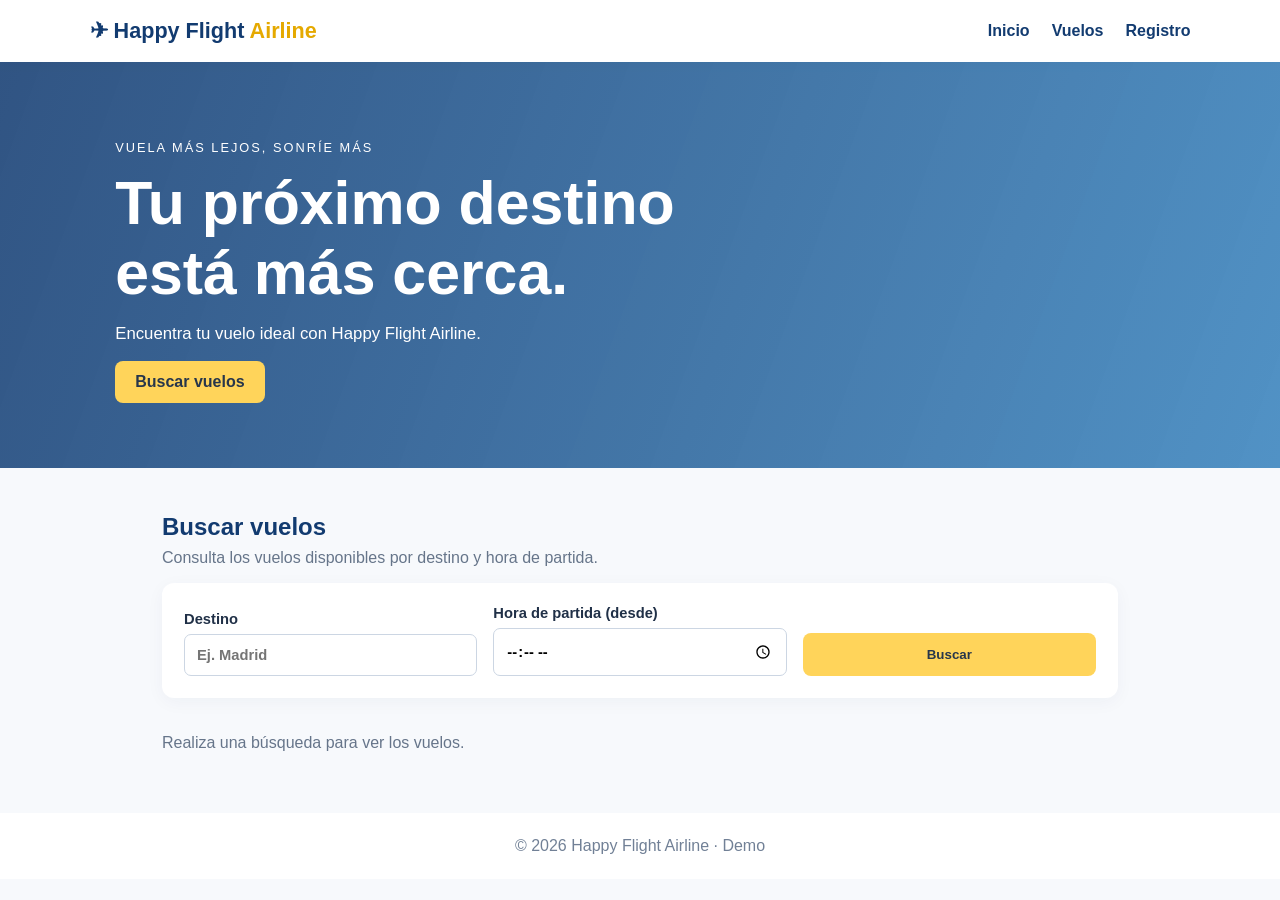
==== index.html @ c39eb9f4 "base del projecto" ====
<!DOCTYPE html>
<html lang="es">
<head>
  <meta charset="UTF-8">
  <meta name="viewport" content="width=device-width, initial-scale=1.0">
  <title>Happy Flight Airline</title>
  <link rel="stylesheet" href="css/style.css">
</head>
<body>
  <header class="encabezado">
    <div class="marca">✈ Happy Flight <span>Airline</span></div>
    <nav>
      <a href="#inicio">Inicio</a>
      <a href="#buscar">Vuelos</a>
      <a href="#registro">Registro</a>
    </nav>
  </header>

  <main>
    <section class="hero" id="inicio">
      <div>
        <p class="etiqueta">Vuela más lejos, sonríe más</p>
        <h1>Tu próximo destino<br>está más cerca.</h1>
        <p>Encuentra tu vuelo ideal con Happy Flight Airline.</p>
        <a class="boton" href="#buscar">Buscar vuelos</a>
      </div>
    </section>

    <section class="seccion" id="buscar">
      <h2>Buscar vuelos</h2>
      <p class="subtitulo">Consulta los vuelos disponibles por destino y hora de partida.</p>
      <form id="form-busqueda" class="formulario busqueda">
        <label>Destino
          <input type="text" id="destino" placeholder="Ej. Madrid" required>
        </label>
        <label>Hora de partida (desde)
          <input type="time" id="hora" required>
        </label>
        <button class="boton" type="submit">Buscar</button>
      </form>
      <div id="resultados" class="resultados">
        <p class="mensaje">Realiza una búsqueda para ver los vuelos.</p>
      </div>
    </section>

  </main>

  <footer>© 2026 Happy Flight Airline · Demo </footer>
  <script src="js/script.js"></script>
</body>
</html>
---- css/style.css ----
* { box-sizing: border-box; }
:root {
  --azul: #123b70;
  --azul-claro: #eaf3ff;
  --amarillo: #ffd45a;
  --texto: #203047;
}
body { margin: 0; font-family: Arial, Helvetica, sans-serif; color: var(--texto); background: #f7f9fc; }
.encabezado { display:flex; justify-content:space-between; align-items:center; padding:18px 7%; background:white; box-shadow:0 2px 10px #00000010; }
.marca { font-size:1.35rem; font-weight:bold; color:var(--azul); }
.marca span { color:#e5a900; }
nav { display:flex; gap:22px; }
nav a { text-decoration:none; color:var(--azul); font-weight:600; }
.hero { min-height:340px; padding:65px 9%; display:flex; align-items:center; color:white; background:linear-gradient(110deg,#123b70dd,#2878b8cc), url("https://images.unsplash.com/photo-1436491865332-7a61a109cc05?auto=format&fit=crop&w=1600&q=80") center/cover; }
.hero h1 { font-size:clamp(2.2rem,5vw,3.8rem); margin:12px 0; }
.hero p { font-size:1.05rem; }
.etiqueta { text-transform:uppercase; letter-spacing:2px; font-size:.8rem !important; }
.seccion { max-width:1000px; margin:45px auto; padding:0 22px; }
h2 { color:var(--azul); margin-bottom:8px; }
.subtitulo { color:#66758a; margin-top:0; }
.formulario { display:grid; grid-template-columns:repeat(auto-fit,minmax(220px,1fr)); gap:16px; background:white; padding:22px; border-radius:12px; box-shadow:0 4px 18px #17365d0b; }
.formulario label { display:flex; flex-direction:column; gap:7px; font-weight:600; font-size:.92rem; }
input, select { width:100%; padding:12px; border:1px solid #ccd6e3; border-radius:7px; font:inherit; background:white; }
input:focus, select:focus { outline:2px solid #9bc7ff; border-color:#4b91d8; }
.boton { border:0; border-radius:8px; padding:12px 20px; background:var(--amarillo); color:#27364b; font-weight:bold; cursor:pointer; text-decoration:none; display:inline-block; }
.boton:hover { filter:brightness(.96); }
.busqueda { align-items:end; }
.busqueda .boton { min-height:43px; }
.resultados { display:grid; grid-template-columns:repeat(auto-fit,minmax(230px,1fr)); gap:14px; margin-top:20px; }
.vuelo { background:white; padding:18px; border-radius:10px; border-left:4px solid #2c83c7; box-shadow:0 3px 12px #00000008; }
.vuelo h3 { margin:0 0 10px; color:var(--azul); }
.vuelo p { margin:7px 0; }
.vuelo .boton { margin-top:10px; }
.mensaje { color:#66758a; }
.registro { padding-bottom:35px; }
#form-registro .boton { grid-column:1/-1; justify-self:start; }
footer { text-align:center; padding:24px; color:#718096; background:white; }
@media (max-width:600px) { .encabezado { flex-direction:column; gap:14px; } nav { gap:15px; } .hero { padding:50px 7%; } }
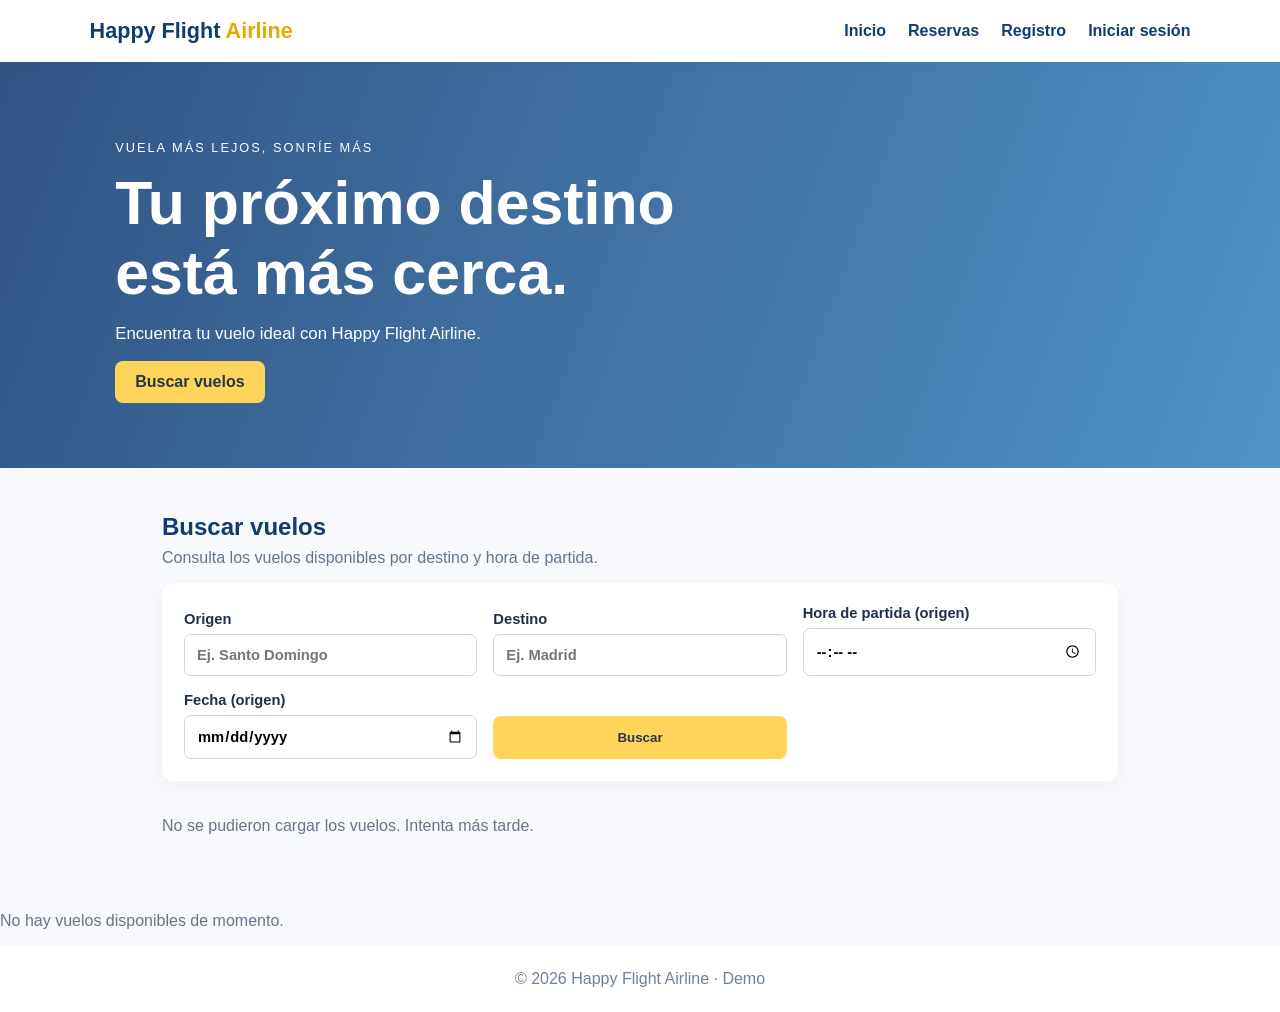
==== commit 543dbab9: "Funcion de busqueda y lista actualizada" ====
--- a/index.html
+++ b/index.html
@@ -8,11 +8,12 @@
 </head>
 <body>
   <header class="encabezado">
-    <div class="marca">✈ Happy Flight <span>Airline</span></div>
+    <div class="marca">Happy Flight <span>Airline</span></div>
     <nav>
       <a href="#inicio">Inicio</a>
-      <a href="#buscar">Vuelos</a>
+      <a href="#buscar">Reservas</a>
       <a href="#registro">Registro</a>
+      <a href="#login">Iniciar sesión</a>
     </nav>
   </header>
 
@@ -30,11 +31,17 @@
       <h2>Buscar vuelos</h2>
       <p class="subtitulo">Consulta los vuelos disponibles por destino y hora de partida.</p>
       <form id="form-busqueda" class="formulario busqueda">
+        <label>Origen
+          <input type="text" id="origen" placeholder="Ej. Santo Domingo" required>
+        </label>
         <label>Destino
           <input type="text" id="destino" placeholder="Ej. Madrid" required>
         </label>
-        <label>Hora de partida (desde)
+        <label>Hora de partida (origen)
           <input type="time" id="hora" required>
+        </label>
+        <label>Fecha (origen)
+          <input type="date" id="fecha" required>
         </label>
         <button class="boton" type="submit">Buscar</button>
       </form>
@@ -43,9 +50,12 @@
       </div>
     </section>
 
+    <div id="resultados" class="resultados">
+      <p class="mensaje">No hay vuelos disponibles de momento.</p>
+    </div>
   </main>
 
   <footer>© 2026 Happy Flight Airline · Demo </footer>
-  <script src="js/script.js"></script>
+  <script src="js/index.js"></script>
 </body>
 </html>
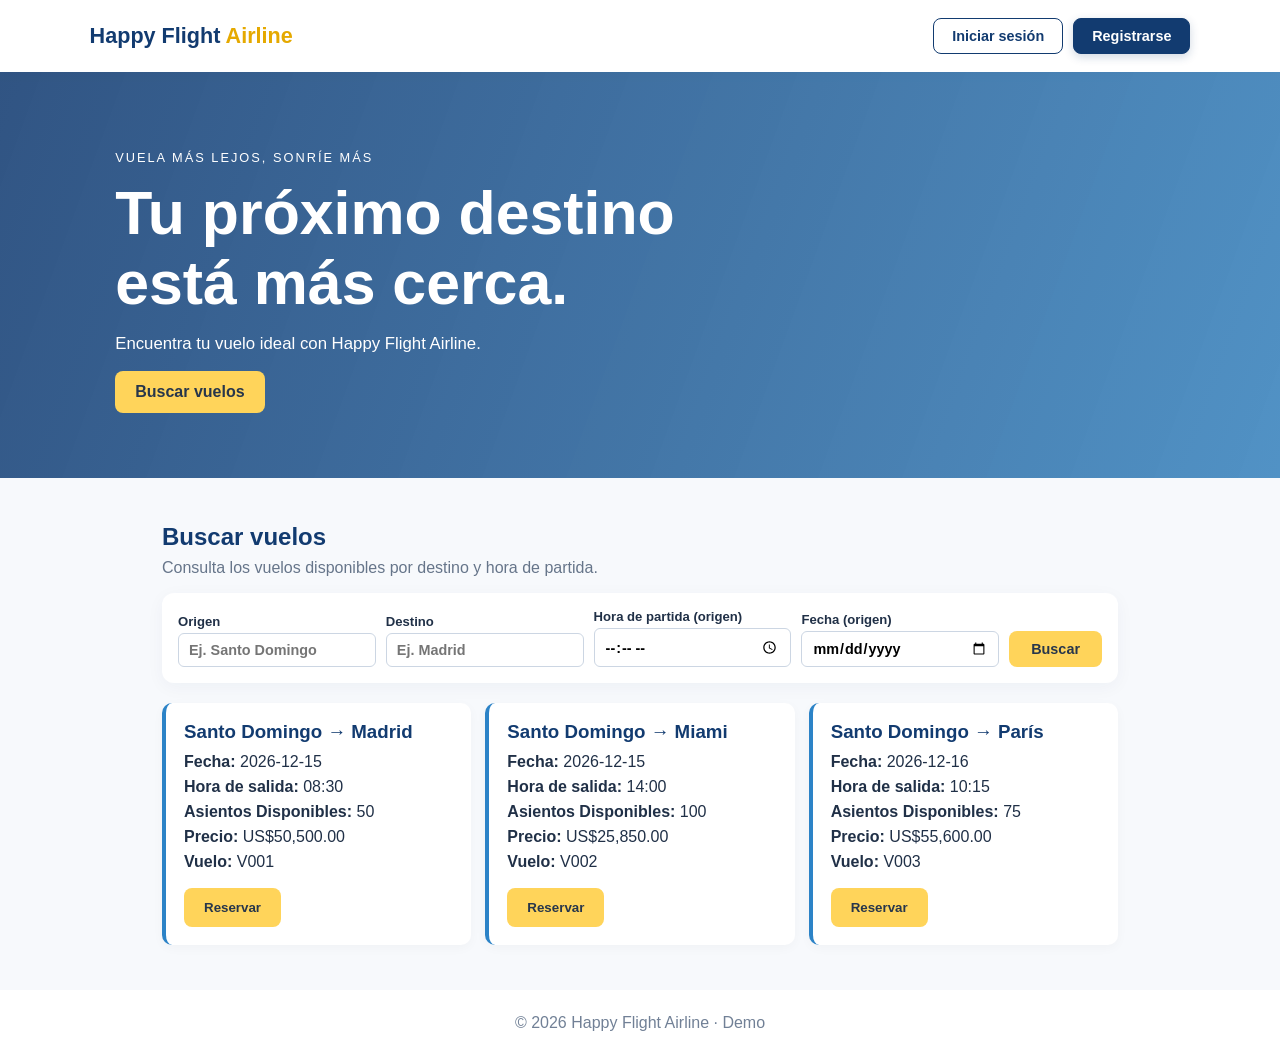
==== commit 713926c6: "Index completo" ====
--- a/index.html
+++ b/index.html
@@ -9,12 +9,10 @@
 <body>
   <header class="encabezado">
     <div class="marca">Happy Flight <span>Airline</span></div>
-    <nav>
-      <a href="#inicio">Inicio</a>
-      <a href="#buscar">Reservas</a>
-      <a href="#registro">Registro</a>
-      <a href="#login">Iniciar sesión</a>
-    </nav>
+    <div class="acciones-sesion">
+      <a href="#login" class="btn-sesion login">Iniciar sesión</a>
+      <a href="#registro" class="btn-sesion registro">Registrarse</a>
+    </div>
   </header>
 
   <main>
@@ -51,7 +49,7 @@
     </section>
 
     <div id="resultados" class="resultados">
-      <p class="mensaje">No hay vuelos disponibles de momento.</p>
+      
     </div>
   </main>
 
--- a/css/style.css
+++ b/css/style.css
@@ -36,3 +36,212 @@
 #form-registro .boton { grid-column:1/-1; justify-self:start; }
 footer { text-align:center; padding:24px; color:#718096; background:white; }
 @media (max-width:600px) { .encabezado { flex-direction:column; gap:14px; } nav { gap:15px; } .hero { padding:50px 7%; } }
+
+.acciones-sesion {
+  display: flex;
+  align-items: center;
+  gap: 10px;
+}
+
+.btn-sesion {
+  padding: 9px 18px;
+  border-radius: 8px;
+  font-weight: 600;
+  font-size: 0.9rem;
+  text-decoration: none;
+  transition: all 0.2s ease;
+  cursor: pointer;
+  border: 1.5px solid var(--azul);
+}
+
+.btn-sesion.login {
+  color: var(--azul);
+  background: transparent;
+}
+
+.btn-sesion.login:hover {
+  background: var(--azul-claro);
+}
+
+.btn-sesion.registro {
+  color: white;
+  background: var(--azul);
+  border-color: var(--azul);
+  box-shadow: 0 3px 10px #123b7033;
+}
+
+.btn-sesion.registro:hover {
+  background: #0e2f5a;
+  transform: translateY(-1px);
+  box-shadow: 0 5px 14px #123b7044;
+}
+
+.formulario.busqueda {
+  display: flex;
+  flex-wrap: wrap;
+  align-items: flex-end;
+  gap: 10px;
+  padding: 16px;
+}
+
+.formulario.busqueda label {
+  flex: 1 1 130px;     
+  min-width: 110px;
+  font-size: 0.82rem;
+  gap: 4px;
+}
+
+.formulario.busqueda input {
+  padding: 8px 10px;
+  font-size: 0.9rem;
+  border-radius: 6px;
+}
+
+.formulario.busqueda .boton {
+  flex: 0 0 auto;
+  min-height: 36px;
+  padding: 8px 22px;
+  font-size: 0.9rem;
+  align-self: flex-end;
+}
+
+@media (max-width: 700px) {
+  .formulario.busqueda label {
+    flex: 1 1 100%;
+  }
+  .formulario.busqueda .boton {
+    width: 100%;
+  }
+}
+
+/* ===== Acciones de sesión ===== */
+.acciones-sesion {
+  display: flex;
+  align-items: center;
+  gap: 10px;
+}
+
+.btn-sesion {
+  padding: 9px 18px;
+  border-radius: 8px;
+  font-weight: 600;
+  font-size: 0.9rem;
+  text-decoration: none;
+  transition: all 0.2s ease;
+  cursor: pointer;
+  border: 1.5px solid var(--azul);
+}
+
+.btn-sesion.login {
+  color: var(--azul);
+  background: transparent;
+}
+
+.btn-sesion.login:hover {
+  background: var(--azul-claro);
+}
+
+.btn-sesion.registro {
+  color: white;
+  background: var(--azul);
+  border-color: var(--azul);
+  box-shadow: 0 3px 10px #123b7033;
+}
+
+.btn-sesion.registro:hover {
+  background: #0e2f5a;
+  transform: translateY(-1px);
+  box-shadow: 0 5px 14px #123b7044;
+}
+
+/* ===== Menú de usuario ===== */
+.menu-usuario {
+  position: relative;
+  display: inline-block;
+}
+
+.btn-usuario {
+  display: inline-flex;
+  align-items: center;
+  gap: 8px;
+  padding: 8px 14px;
+  border-radius: 22px;
+  border: 1.5px solid var(--azul);
+  background: var(--azul-claro);
+  color: var(--azul);
+  font-weight: 600;
+  font-size: 0.88rem;
+  cursor: pointer;
+  font-family: inherit;
+  max-width: 200px;
+  transition: background 0.2s ease;
+}
+
+.btn-usuario:hover {
+  background: #dbe9ff;
+}
+
+.btn-usuario-nombre {
+  overflow: hidden;
+  text-overflow: ellipsis;
+  white-space: nowrap;
+}
+
+.btn-usuario-flecha {
+  font-size: 0.75rem;
+  transition: transform 0.2s ease;
+}
+
+.btn-usuario[aria-expanded="true"] .btn-usuario-flecha {
+  transform: rotate(180deg);
+}
+
+/* Dropdown: SIN animación, controlado solo por [hidden] */
+.dropdown-usuario {
+  position: absolute;
+  top: calc(100% + 8px);
+  right: 0;
+  min-width: 190px;
+  background: white;
+  border-radius: 10px;
+  box-shadow: 0 8px 24px #0000001a;
+  padding: 8px;
+  display: flex;
+  flex-direction: column;
+  gap: 4px;
+  z-index: 100;
+}
+
+/* Regla clave: hidden siempre gana */
+[hidden] {
+  display: none !important;
+}
+
+.dropdown-item {
+  display: block;
+  width: 100%;
+  text-align: left;
+  padding: 10px 12px;
+  border-radius: 6px;
+  font-size: 0.9rem;
+  font-weight: 600;
+  color: var(--azul);
+  background: transparent;
+  border: none;
+  text-decoration: none;
+  cursor: pointer;
+  font-family: inherit;
+  transition: background 0.15s ease;
+}
+
+.dropdown-item:hover {
+  background: var(--azul-claro);
+}
+
+.dropdown-item.cerrar {
+  color: #c0392b;
+}
+
+.dropdown-item.cerrar:hover {
+  background: #fdecea;
+}
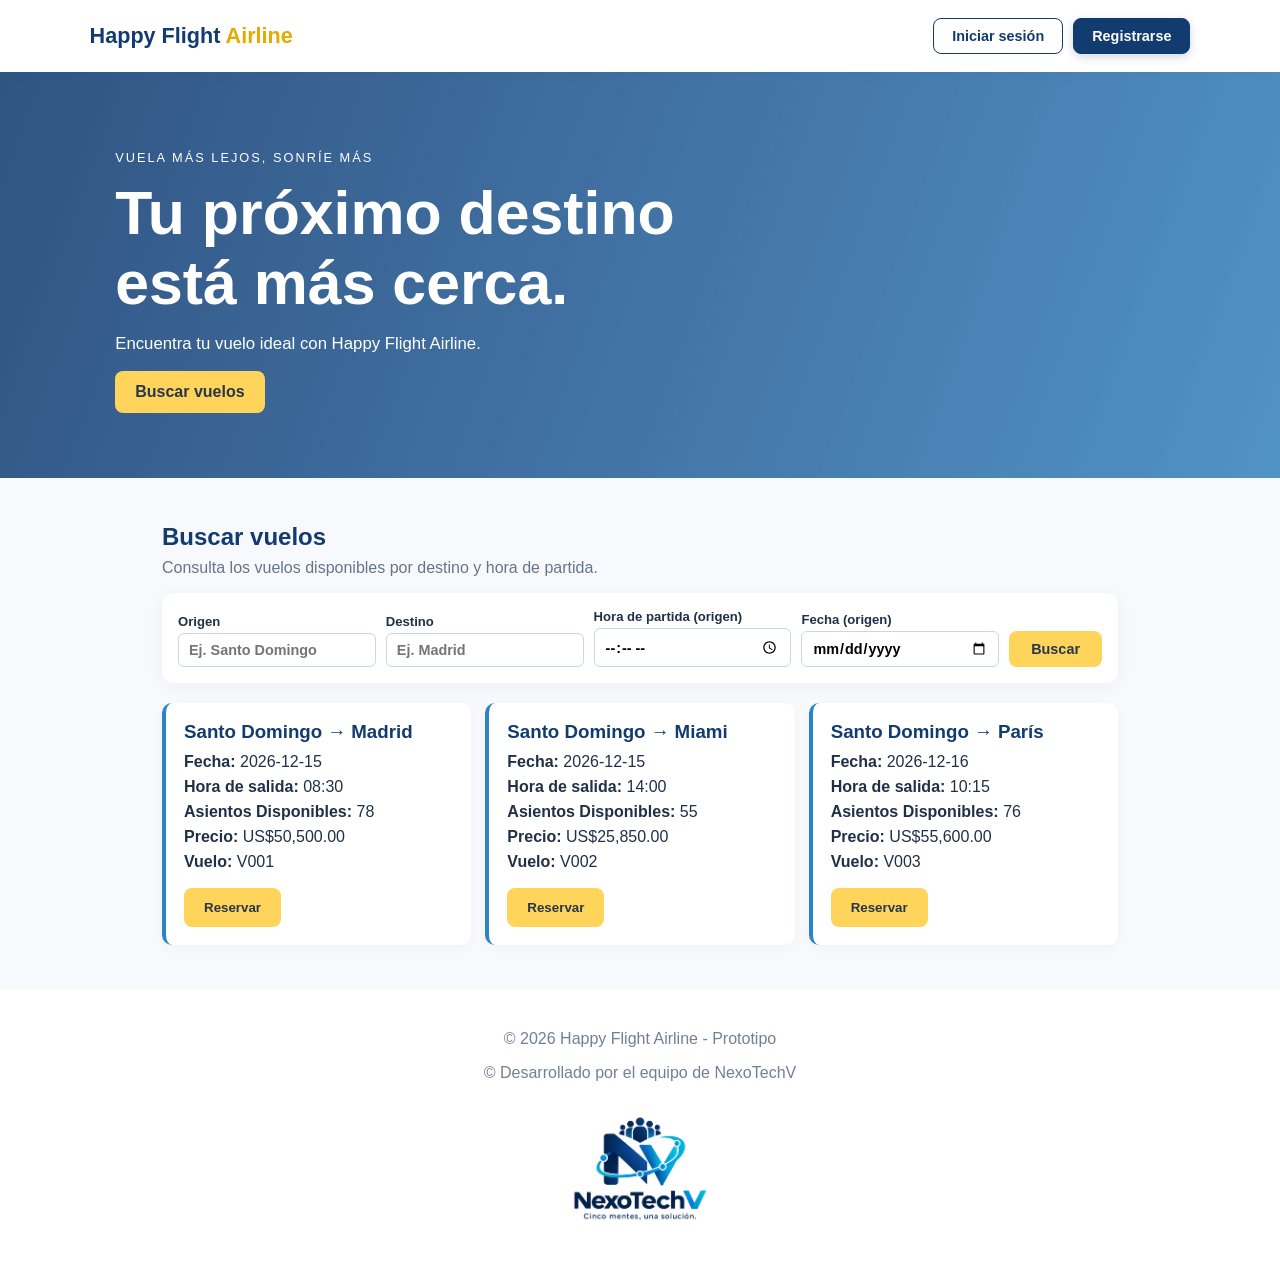
==== commit 77ee76d9: "3er intento de repositorio" ====
--- a/index.html
+++ b/index.html
@@ -3,12 +3,12 @@
 <head>
   <meta charset="UTF-8">
   <meta name="viewport" content="width=device-width, initial-scale=1.0">
-  <title>Happy Flight Airline</title>
+  <title>Happy Flight Airline - Inicio</title>
   <link rel="stylesheet" href="css/style.css">
 </head>
 <body>
   <header class="encabezado">
-    <div class="marca">Happy Flight <span>Airline</span></div>
+    <a href="index.html" class="marca" style="text-decoration: none;">Happy Flight <span>Airline</span></a>
     <div class="acciones-sesion">
       <a href="#login" class="btn-sesion login">Iniciar sesión</a>
       <a href="#registro" class="btn-sesion registro">Registrarse</a>
@@ -53,7 +53,11 @@
     </div>
   </main>
 
-  <footer>© 2026 Happy Flight Airline · Demo </footer>
+  <footer>
+    <p>© 2026 Happy Flight Airline - Prototipo</p>
+    <p>© Desarrollado por el equipo de NexoTechV</p>
+    <img src="assets/logo/NexoTechV.png" alt="Logo del equipo" class="logo-footer">
+  </footer>
   <script src="js/index.js"></script>
 </body>
 </html>
--- a/css/style.css
+++ b/css/style.css
@@ -35,6 +35,11 @@
 .registro { padding-bottom:35px; }
 #form-registro .boton { grid-column:1/-1; justify-self:start; }
 footer { text-align:center; padding:24px; color:#718096; background:white; }
+.logo-footer {
+  max-width: 150px;       
+  height: auto;          
+  margin-bottom: 10px; 
+}
 @media (max-width:600px) { .encabezado { flex-direction:column; gap:14px; } nav { gap:15px; } .hero { padding:50px 7%; } }
 
 .acciones-sesion {
@@ -244,4 +249,370 @@
 
 .dropdown-item.cerrar:hover {
   background: #fdecea;
+}
+
+/* ===== Formulario de autenticación (login / registro) ===== */
+.auth {
+  max-width: 480px;
+}
+
+.auth-form {
+  display: flex;
+  flex-direction: column;
+  gap: 14px;
+  grid-template-columns: none; /* anula el grid heredado de .formulario */
+}
+
+.auth-form label {
+  display: flex;
+  flex-direction: column;
+  gap: 6px;
+  font-weight: 600;
+  font-size: 0.92rem;
+}
+
+.auth-form .boton {
+  align-self: stretch;
+  padding: 12px 20px;
+  font-size: 0.95rem;
+}
+
+.auth-error {
+  margin: 0;
+  padding: 10px 14px;
+  background: #fdecea;
+  color: #c0392b;
+  border-left: 4px solid #c0392b;
+  border-radius: 6px;
+  font-size: 0.88rem;
+}
+
+.auth-alt {
+  margin: 4px 0 0;
+  font-size: 0.88rem;
+  color: #66758a;
+  text-align: center;
+}
+
+.auth-alt a {
+  color: var(--azul);
+  font-weight: 600;
+  text-decoration: none;
+}
+
+.auth-alt a:hover {
+  text-decoration: underline;
+}
+
+/* ===== Mensaje de éxito (registro) ===== */
+.auth-ok {
+  margin: 0;
+  padding: 10px 14px;
+  background: #e8f8ef;
+  color: #1e8449;
+  border-left: 4px solid #1e8449;
+  border-radius: 6px;
+  font-size: 0.88rem;
+}
+
+/* ===== Info del vuelo ===== */
+.info-vuelo {
+  background: white;
+  border-radius: 12px;
+  padding: 16px 20px;
+  margin-bottom: 22px;
+  box-shadow: 0 4px 18px #17365d0b;
+}
+.info-vuelo p { margin: 6px 0; }
+
+/* ===== Mapa de asientos ===== */
+
+.asientos-wrapper {
+  background: white;
+  border-radius: 12px;
+  padding: 20px;
+  box-shadow: 0 4px 18px #17365d0b;
+  overflow-x: auto;
+}
+
+.asientos-leyenda {
+  display: flex;
+  gap: 18px;
+  flex-wrap: wrap;
+  margin-bottom: 14px;
+  font-size: 0.85rem;
+  color: #66758a;
+}
+.asientos-leyenda > span {
+  display: inline-flex;
+  align-items: center;
+  gap: 6px;
+}
+.leyenda-swatch {
+  width: 16px;
+  height: 16px;
+  border-radius: 4px;
+  display: inline-block;
+}
+.leyenda-swatch.libre { background: #eaf3ff; border: 1px solid #b6d1ef; }
+.leyenda-swatch.ocupado { background: #cfd8e3; border: 1px solid #a8b3c1; }
+.leyenda-swatch.seleccionado { background: var(--amarillo); border: 1px solid #e0b400; }
+
+.cabina-frente {
+  text-align: center;
+  font-size: 0.85rem;
+  color: #66758a;
+  border-bottom: 2px dashed #d9e3ef;
+  padding-bottom: 10px;
+  margin-bottom: 14px;
+}
+
+.mapa-asientos {
+  display: flex;
+  flex-direction: column;
+  gap: 8px;
+  min-width: max-content;
+}
+
+.asientos-fila {
+  display: grid;
+  grid-template-columns: 28px repeat(var(--filas, 4), 26px); 
+  gap: 6px;
+  align-items: center;
+}
+
+.asientos-fila.cabecera {
+  margin-bottom: 4px;
+}
+
+.asiento-etiqueta {
+  font-weight: 700;
+  color: var(--azul);
+  text-align: center;
+  font-size: 0.85rem;
+}
+
+.asiento-numero {
+  font-size: 0.72rem;
+  color: #8896a8;
+  text-align: center;
+}
+
+.asiento {
+  width: 26px;
+  height: 26px;
+  border-radius: 6px;
+  border: 1px solid #b6d1ef;
+  background: #eaf3ff;
+  cursor: pointer;
+  padding: 0;
+  transition: transform 0.1s ease, background 0.15s ease;
+  margin: 1px 0;
+}
+
+.asiento:hover:not(.ocupado):not(.seleccionado) {
+  background: #d6e8ff;
+  transform: scale(1.08);
+}
+
+.asiento.ocupado {
+  background: #cfd8e3;
+  border-color: #a8b3c1;
+  cursor: not-allowed;
+}
+
+.asiento.seleccionado {
+  background: var(--amarillo);
+  border-color: #e0b400;
+  box-shadow: 0 0 0 2px #ffe99a;
+}
+
+/* ===== Acciones de reserva ===== */
+.reserva-acciones {
+  margin-top: 22px;
+  display: flex;
+  flex-wrap: wrap;
+  justify-content: space-between;
+  align-items: center;
+  gap: 12px;
+}
+.reserva-botones {
+  display: flex;
+  gap: 10px;
+}
+/* Ajuste para que las tarjetas de reservas no sean tan anchas */
+#lista-reservas {
+  grid-template-columns: repeat(auto-fit, minmax(280px, 1fr));
+}
+/* ===== Modales de Pago ===== */
+.modal-overlay {
+  position: fixed;
+  top: 0; left: 0; right: 0; bottom: 0;
+  background: rgba(0, 0, 0, 0.6);
+  display: flex;
+  align-items: center;
+  justify-content: center;
+  z-index: 1000;
+  padding: 20px;
+}
+
+.modal-overlay[hidden] {
+  display: none !important;
+}
+
+.modal-content {
+  background: white;
+  border-radius: 14px;
+  padding: 24px;
+  width: 100%;
+  max-width: 450px;
+  box-shadow: 0 10px 40px rgba(0,0,0,0.2);
+  animation: aparecer 0.2s ease;
+}
+
+.modal-header {
+  display: flex;
+  justify-content: space-between;
+  align-items: center;
+  margin-bottom: 20px;
+}
+
+.modal-header h3 {
+  margin: 0;
+  color: var(--azul);
+}
+
+.modal-close {
+  background: none;
+  border: none;
+  font-size: 1.5rem;
+  cursor: pointer;
+  color: #8896a8;
+}
+
+.modal-close:hover {
+  color: #c0392b;
+}
+
+.pago-resumen {
+  background: var(--azul-claro);
+  padding: 15px;
+  border-radius: 8px;
+  margin-bottom: 20px;
+}
+
+.pago-resumen p {
+  margin: 5px 0;
+  font-size: 0.9rem;
+}
+
+.pago-total {
+  font-size: 1.1rem !important;
+  font-weight: bold;
+  color: var(--azul);
+  margin-top: 10px !important;
+  border-top: 1px solid #ccd6e3;
+  padding-top: 10px;
+}
+
+/* Sección de Millas */
+.pago-millas {
+  background: #fff8e1;
+  border: 1px solid #ffe082;
+  padding: 15px;
+  border-radius: 8px;
+  margin-bottom: 20px;
+}
+
+.pago-millas label {
+  display: flex;
+  align-items: center;
+  gap: 8px;
+  font-weight: bold;
+  color: #b28500;
+  cursor: pointer;
+}
+
+.millas-detalle {
+  margin-top: 12px;
+  font-size: 0.85rem;
+}
+
+.millas-detalle input[type="number"] {
+  padding: 6px;
+  border: 1px solid #ccd6e3;
+  border-radius: 4px;
+  width: 100%;
+  margin-top: 4px;
+}
+
+/* Formulario de tarjeta */
+.form-tarjeta {
+  display: flex;
+  flex-direction: column;
+  gap: 12px;
+}
+
+.form-tarjeta label {
+  display: flex;
+  flex-direction: column;
+  gap: 5px;
+  font-size: 0.85rem;
+  font-weight: 600;
+}
+
+.form-tarjeta input {
+  padding: 10px;
+  border: 1px solid #ccd6e3;
+  border-radius: 6px;
+  font: inherit;
+}
+
+.tarjeta-row {
+  display: grid;
+  grid-template-columns: 1fr 1fr;
+  gap: 10px;
+}
+/* Estilos específicos para la vista del perfil */
+.perfil-info-cards {
+  display: grid;
+  grid-template-columns: repeat(auto-fit, minmax(200px, 1fr));
+  gap: 15px;
+  background: white;
+  padding: 22px;
+  border-radius: 12px;
+  box-shadow: 0 4px 18px #17365d0b;
+  margin-bottom: 20px;
+}
+.info-item {
+  display: flex;
+  flex-direction: column;
+  gap: 4px;
+}
+.info-item label {
+  font-size: 0.8rem;
+  color: #66758a;
+  font-weight: bold;
+  text-transform: uppercase;
+  letter-spacing: 0.5px;
+}
+.info-item span {
+  font-size: 1.05rem;
+  color: var(--azul);
+  font-weight: 600;
+}
+.perfil-acciones {
+  display: flex;
+  gap: 10px;
+  margin-top: 20px;
+}
+
+a.marca {
+  text-decoration: none;
+  display: inline-block;
+  transition: opacity 0.2s ease;
+}
+
+a.marca:hover {
+  opacity: 0.85; /* Un pequeño efecto visual al pasar el mouse */
 }
